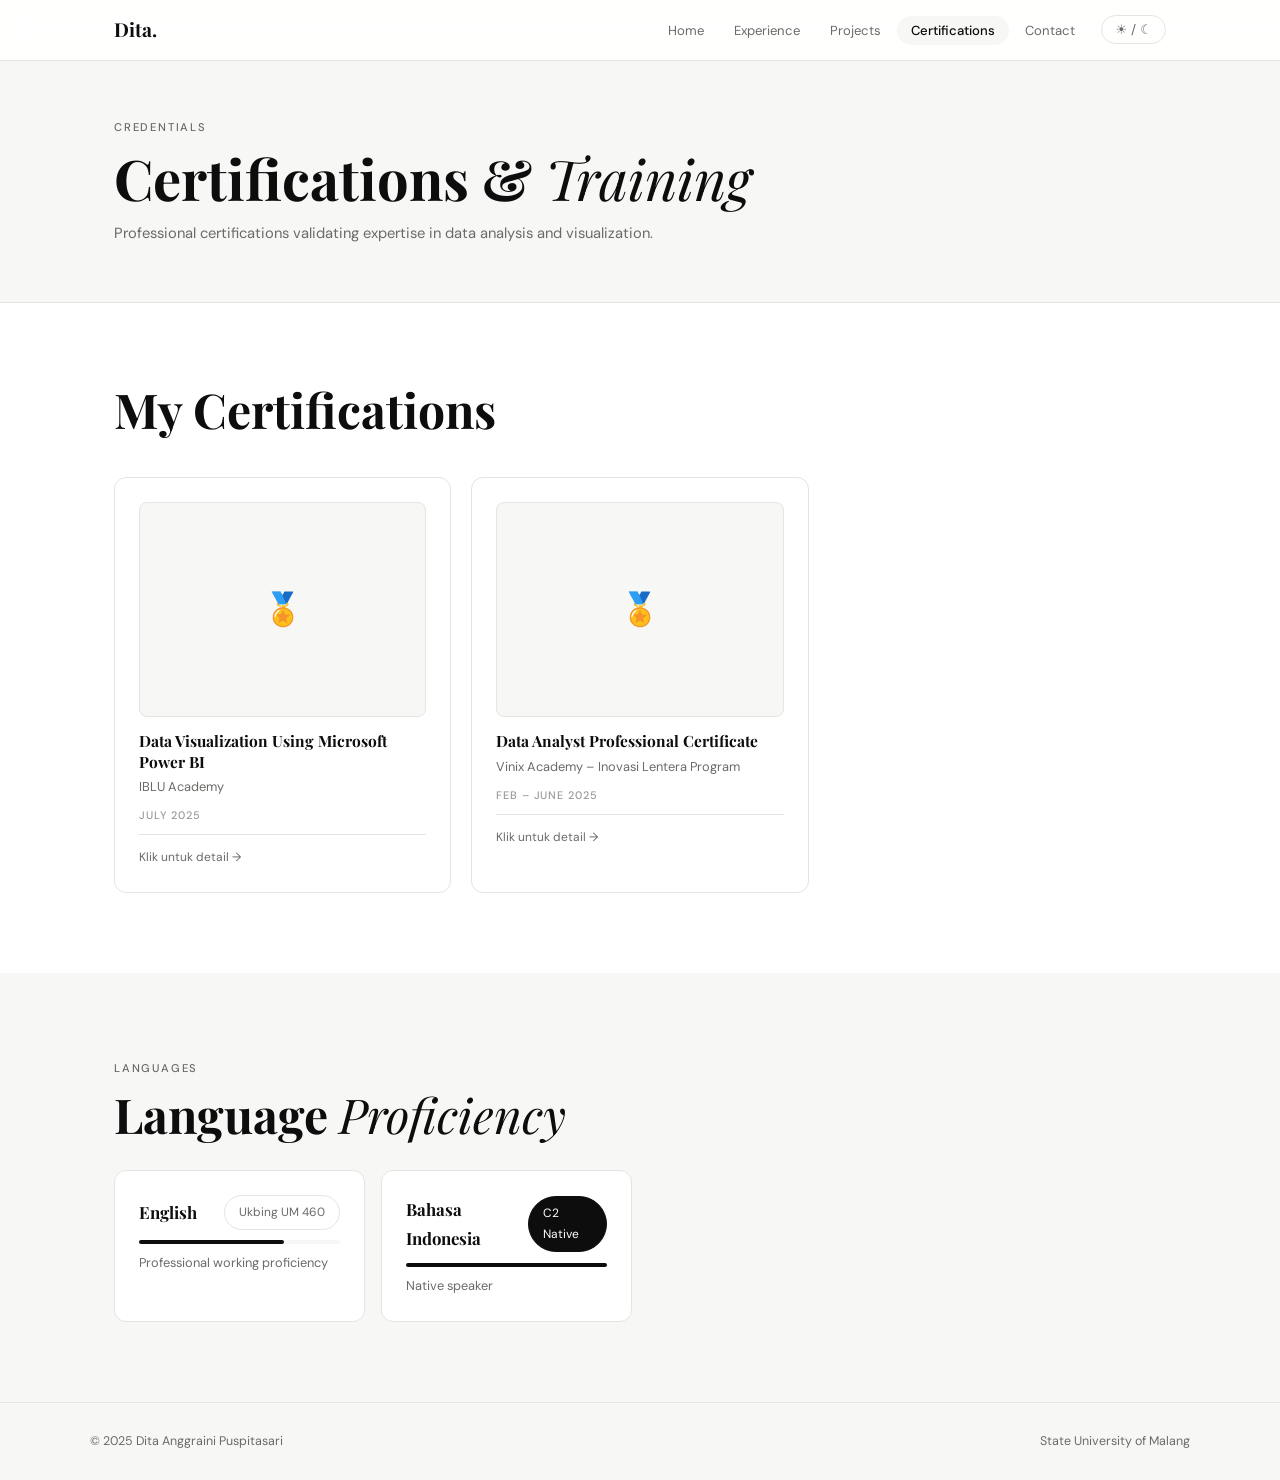
==== certifications.html @ 114d1007 "Initial commit: Professional portfolio with Supabase integration" ====
<!DOCTYPE html>
<html lang="en">
<head>
  <meta charset="UTF-8"/>
  <meta name="viewport" content="width=device-width,initial-scale=1.0"/>
  <meta name="description" content="Certifications & training in Data Analysis, Power BI, Tableau, and Full-Stack Development by Dita Anggraini."/>
  <meta name="keywords" content="certifications, power bi, tableau, data analysis, training"/>
  <meta property="og:title" content="Certifications — Dita Anggraini"/>
  <meta property="og:description" content="Professional certifications in data analysis and visualization."/>
  <meta property="og:url" content="https://ditaanggraini.com/certifications"/>
  <title>Certifications — Dita Anggraini</title>
  <link rel="preconnect" href="https://fonts.googleapis.com"/>
  <link rel="preconnect" href="https://fonts.gstatic.com" crossorigin/>
  <link href="https://fonts.googleapis.com/css2?family=Playfair+Display:ital,wght@0,700;1,400&family=DM+Sans:wght@300;400;500&display=swap" rel="stylesheet" font-display="swap"/>
  <link rel="stylesheet" href="src/css/style.css"/>
</head>
<body>

<nav id="navbar">
  <div class="nav-inner">
    <a href="index.html" class="nav-logo">Dita.</a>
    <ul class="nav-pages">
      <li><a href="index.html" data-page="home">Home</a></li>
      <li><a href="experience.html" data-page="experience">Experience</a></li>
      <li><a href="projects.html" data-page="projects">Projects</a></li>
      <li><a href="certifications.html" data-page="certifications">Certifications</a></li>
      <li><a href="contact.html" data-page="contact">Contact</a></li>
    </ul>
    <button id="theme-tog" aria-label="Toggle dark mode">☀ / ☾</button>
    <button id="ham" aria-label="Menu" aria-expanded="false"><span></span><span></span><span></span></button>
  </div>
</nav>
<div class="mob-drawer" id="mob-drawer">
  <ul>
    <li><a href="index.html" data-page="home">Home</a></li>
    <li><a href="experience.html" data-page="experience">Experience</a></li>
    <li><a href="projects.html" data-page="projects">Projects</a></li>
    <li><a href="certifications.html" data-page="certifications">Certifications</a></li>
    <li><a href="contact.html" data-page="contact">Contact</a></li>
  </ul>
</div>

<div class="page-wrap">

  <!-- PAGE HERO -->
  <div class="page-hero">
    <div class="wrap">
      <span class="tag">Credentials</span>
      <h1>Certifications &amp; <em>Training</em></h1>
      <p>Professional certifications validating expertise in data analysis and visualization.</p>
    </div>
  </div>

  <!-- CERTIFICATIONS -->
  <section class="section">
    <div class="wrap">
      <div class="section-ctrl">
        <h2 class="sh" style="margin-bottom:0">My Certifications</h2>
        <button class="btn btn-p btn-sm admin-only" data-saved-display="inline-flex"
                onclick="openAddCertModal()">+ Add Certification</button>
      </div>
      <div id="cert-list" style="display:grid;grid-template-columns:repeat(auto-fill,minmax(300px,1fr));gap:20px">
        <!-- Rendered by JS -->
      </div>
    </div>
  </section>

  <!-- LANGUAGES — dynamic, editable -->
  <section class="section section-alt">
    <div class="wrap">
      <div style="display:flex;align-items:center;justify-content:space-between;flex-wrap:wrap;gap:12px;margin-bottom:28px">
        <div>
          <span class="tag">Languages</span>
          <h2 class="sh" style="margin-bottom:0">Language <em>Proficiency</em></h2>
        </div>
        <button class="btn btn-o btn-sm admin-only" data-saved-display="inline-flex"
                onclick="openLangModal()">✏ Edit Languages</button>
      </div>
      <div id="lang-render" style="display:grid;grid-template-columns:repeat(auto-fill,minmax(240px,1fr));gap:16px">
        <!-- Rendered by JS -->
      </div>
    </div>
  </section>

</div><!-- /page-wrap -->

<footer>
  <div class="footer-inner">
    <p>© 2025 Dita Anggraini Puspitasari</p>
    <p>State University of Malang</p>
  </div>
</footer>

<!-- ── CERT DETAIL MODAL (semua orang bisa lihat) ───────────── -->
<div class="modal-backdrop" id="modal-cert-detail">
  <div class="modal" style="max-width:600px" role="dialog" aria-labelledby="cert-detail-title">
    <div class="modal-header">
      <h3 class="modal-title" id="cert-detail-title"></h3>
      <button class="modal-close" onclick="closeModal('modal-cert-detail')">✕</button>
    </div>
    <div id="cert-detail-img-wrap" style="display:none;margin-bottom:20px">
      <img id="cert-detail-img" src="" alt="Certificate"
           style="width:100%;border-radius:12px;border:1px solid var(--bdr);object-fit:contain;max-height:360px"/>
    </div>
    <div id="cert-detail-no-img"
         style="width:100%;aspect-ratio:4/3;background:var(--bg2);border-radius:12px;
                display:flex;align-items:center;justify-content:center;margin-bottom:20px;font-size:3rem">🏅</div>
    <p style="font-size:.7rem;font-weight:500;letter-spacing:.12em;text-transform:uppercase;color:var(--faint);margin-bottom:6px"
       id="cert-detail-date"></p>
    <p style="font-size:.95rem;color:var(--muted);margin-bottom:6px" id="cert-detail-org"></p>
    <p style="font-size:.88rem;color:var(--muted);line-height:1.8;margin-bottom:20px" id="cert-detail-desc"></p>
    <div id="cert-detail-cid-wrap"
         style="display:none;background:var(--bg2);border-radius:var(--r);padding:12px 16px;margin-bottom:20px;font-size:.83rem;color:var(--muted)">
      <strong style="color:var(--txt)">Credential ID:</strong> <span id="cert-detail-cid"></span>
    </div>
    <div id="cert-detail-link-wrap" style="display:none">
      <a id="cert-detail-link" href="#" target="_blank" rel="noopener"
         style="display:inline-flex;align-items:center;gap:8px;padding:11px 22px;border-radius:999px;
                background:var(--txt);color:var(--bg);font-size:.85rem;font-weight:500;text-decoration:none">
        🔗 View Certificate
      </a>
    </div>
    <div class="admin-only" data-saved-display="flex"
         style="margin-top:20px;padding-top:20px;border-top:1px solid var(--bdr);display:flex;gap:10px">
      <button class="btn btn-o btn-sm" id="cert-detail-edit-btn">✏ Edit</button>
      <button class="btn btn-sm" style="border:1px solid #fca5a5;color:#b91c1c;background:transparent"
              id="cert-detail-delete-btn">✕ Delete</button>
    </div>
  </div>
</div>

<!-- ── ADD / EDIT CERTIFICATION MODAL (admin only) ───────────── -->
<div class="modal-backdrop admin-only" id="modal-cert">
  <div class="modal" role="dialog" aria-labelledby="modal-cert-title">
    <div class="modal-header">
      <h3 class="modal-title" id="modal-cert-title">Add Certification</h3>
      <button class="modal-close" onclick="closeModal('modal-cert')">✕</button>
    </div>
    <form id="cert-form" onsubmit="saveCert(); return false;">
      <input type="hidden" id="cert-edit-id"/>

      <!-- Certificate image upload -->
    <div class="form-group">
      <label>Foto / Scan Sertifikat</label>
      <div style="border:2px dashed var(--bdr2);border-radius:var(--r);padding:20px;text-align:center;
                  cursor:pointer;position:relative;transition:border-color .2s,background .2s">
        <input type="file" id="cert-img-file" accept="image/*" onchange="handleCertImg(this)"
          style="position:absolute;inset:0;opacity:0;cursor:pointer;width:100%;height:100%"/>
        <div style="font-size:1.3rem;margin-bottom:6px">📜</div>
        <p style="font-size:.8rem;color:var(--muted);margin:0">
          <span style="color:var(--txt);font-weight:500">Klik upload</span> gambar sertifikat (maks 2MB)
        </p>
      </div>
      <img id="cert-img-preview" src="" alt="Certificate preview"
           style="width:100%;border-radius:var(--r);margin-top:10px;display:none;max-height:240px;object-fit:contain;border:1px solid var(--bdr)"/>
      <button id="cert-img-clear" onclick="clearCertImg()"
              style="display:none;margin-top:8px;background:none;border:1px solid #fca5a5;color:#b91c1c;
                     border-radius:999px;padding:4px 12px;font-size:.75rem;cursor:pointer">✕ Hapus gambar</button>
      <input type="hidden" id="cert-img-data"/>
    </div>

    <div class="form-group">
      <label>Certification Name *</label>
      <input type="text" id="cert-name" placeholder="e.g. Data Visualization Using Microsoft Power BI"/>
    </div>
    <div class="form-group">
      <label>Issuing Organisation *</label>
      <input type="text" id="cert-org" placeholder="e.g. IBLU Academy"/>
    </div>
    <div class="form-row">
      <div class="form-group">
        <label>Date Issued</label>
        <input type="text" id="cert-date" placeholder="July 2025"/>
      </div>
      <div class="form-group">
        <label>Credential ID</label>
        <input type="text" id="cert-cid" placeholder="Optional"/>
      </div>
    </div>
    <div class="form-group">
      <label>Description / Skills Covered</label>
      <textarea id="cert-desc" rows="3" placeholder="Key skills, topics, or tools covered..."></textarea>
    </div>
    <div class="form-group">
      <label>Certificate Link (URL)</label>
      <input type="url" id="cert-link" placeholder="https://..."/>
    </div>
    <div class="modal-footer">
      <button type="button" class="btn btn-o btn-sm" onclick="closeModal('modal-cert')">Batal</button>
      <button type="submit" class="btn btn-p btn-sm">Simpan</button>
    </div>
    </form>
  </div>
</div>

<!-- ── EDIT LANGUAGES MODAL (admin only) ─────────────────────── -->
<div class="modal-backdrop admin-only" id="modal-languages">
  <div class="modal" role="dialog">
    <div class="modal-header">
      <h3 class="modal-title">Edit Languages</h3>
      <button class="modal-close" onclick="closeModal('modal-languages')">✕</button>
    </div>
    <p style="font-size:.82rem;color:var(--muted);margin-bottom:16px">
      Format tiap baris: <code style="background:var(--bg2);padding:2px 6px;border-radius:4px">Bahasa | Level | Persentase | Deskripsi</code>
    </p>
    <div class="form-group">
      <label>Languages (satu per baris)</label>
      <textarea id="lang-edit-raw" rows="6"
        placeholder="English | Ukbing UM 460 | 72 | Professional working proficiency&#10;Bahasa Indonesia | C2 Native | 100 | Native speaker"></textarea>
    </div>
    <div class="modal-footer">
      <button class="btn btn-o btn-sm" onclick="closeModal('modal-languages')">Batal</button>
      <button class="btn btn-p btn-sm" onclick="saveLanguages()">Simpan</button>
    </div>
  </div>
</div>

<div id="toast"></div>
<div id="admin-bar" onclick="promptAdminLogin()" title="Klik untuk keluar admin mode">
  <div class="admin-dot"></div>
  Admin Mode Aktif — Klik untuk keluar
</div>

<script src="src/js/constants.js"></script>
<script src="src/js/shared.js"></script>
<script src="src/js/supabase-client.js"></script>
<script>
/* ══════════════════════════════════════════════════════════
   STORAGE KEYS
════════════════════════════════════════════════════════════ */
const CERT_KEY = 'dita-certifications';
const K_LANGS  = 'dita-langs';

const DEFAULT_CERT = [
  {
    id:'c1', name:'Data Visualization Using Microsoft Power BI',
    org:'IBLU Academy', date:'July 2025', cid:'', img:'',
    desc:'Mastered DAX formulas, data modeling, interactive dashboards, and Power Query ETL processes.',
    link:''
  },
  {
    id:'c2', name:'Data Analyst Professional Certificate',
    org:'Vinix Academy – Inovasi Lentera Program', date:'Feb – June 2025', cid:'', img:'',
    desc:'Comprehensive training in Tableau, Orange Data Mining, Python (Pandas, NumPy), Google Colab, Looker Studio with capstone e-commerce project.',
    link:''
  }
];

const DEF_LANGS = [
  { name:'English',          level:'Ukbing UM 460', pct:72,  desc:'Professional working proficiency' },
  { name:'Bahasa Indonesia', level:'C2 Native',     pct:100, desc:'Native speaker' }
];

function loadCert() {
  const raw = Store.get(CERT_KEY, null);
  return raw === null ? DEFAULT_CERT : raw;
}
function loadLangs() { return Store.get(K_LANGS, DEF_LANGS); }

/* ══ RENDER: CERTIFICATIONS ════════════════════════════════ */
function renderCert() {
  const list = document.getElementById('cert-list');
  const data = loadCert();
  if (!data.length) {
    list.innerHTML = `<div class="empty" style="grid-column:1/-1"><p>Belum ada sertifikasi. Klik "+ Add Certification".</p></div>`;
    return;
  }
  list.innerHTML = data.map((c, i) => `
    <div class="card fu" style="transition-delay:${i*0.08}s;cursor:pointer" onclick="openCertDetail('${c.id}')">
      ${c.img
        ? `<img src="${c.img}" alt="${c.name}"
               style="width:100%;aspect-ratio:4/3;object-fit:contain;border-radius:8px;
                      margin-bottom:14px;background:var(--bg2);border:1px solid var(--bdr)"/>`
        : `<div style="width:100%;aspect-ratio:4/3;background:var(--bg2);border-radius:8px;
                       display:flex;align-items:center;justify-content:center;
                       font-size:2rem;margin-bottom:14px;border:1px solid var(--bdr)">🏅</div>`
      }
      <h3 style="font-family:var(--display);font-size:.97rem;font-weight:700;line-height:1.3;margin-bottom:4px">${c.name}</h3>
      <p style="font-size:.8rem;color:var(--muted);margin-bottom:8px">${c.org}</p>
      ${c.date ? `<p style="font-size:.68rem;color:var(--faint);font-weight:500;letter-spacing:.08em;text-transform:uppercase;margin-bottom:10px">${c.date}</p>` : ''}
      <div style="display:flex;align-items:center;justify-content:space-between;flex-wrap:wrap;gap:8px;padding-top:12px;border-top:1px solid var(--bdr)">
        <span style="font-size:.75rem;color:var(--muted)">Klik untuk detail →</span>
        <div class="admin-only" data-saved-display="flex" style="display:flex;gap:6px" onclick="event.stopPropagation()">
          <button style="padding:3px 9px;border-radius:99px;font-size:.68rem;border:1px solid var(--bdr);background:var(--bg);color:var(--muted);cursor:pointer"
                  onclick="editCert('${c.id}')">✏</button>
          <button style="padding:3px 9px;border-radius:99px;font-size:.68rem;border:1px solid #fca5a5;background:var(--bg);color:#b91c1c;cursor:pointer"
                  onclick="deleteCert('${c.id}')">✕</button>
        </div>
      </div>
    </div>
  `).join('');
  initFadeUp();
  applyAdminUI();
}

/* ══ RENDER: LANGUAGES ═════════════════════════════════════ */
function renderLangs() {
  const langs = loadLangs();
  document.getElementById('lang-render').innerHTML = langs.map((l, i) => `
    <div class="card fu" style="transition-delay:${i*0.08}s">
      <div style="display:flex;justify-content:space-between;align-items:center;margin-bottom:10px">
        <strong style="font-family:var(--display);font-size:1.05rem;font-weight:700">${l.name}</strong>
        <span class="chip ${l.pct===100?'hi':''}">${l.level}</span>
      </div>
      <div style="height:4px;background:var(--bg2);border-radius:2px;margin-bottom:8px">
        <div style="height:100%;width:${l.pct}%;background:var(--txt);border-radius:2px;transition:width .5s ease"></div>
      </div>
      <p style="font-size:.8rem;color:var(--muted)">${l.desc}</p>
    </div>
  `).join('');
  initFadeUp();
}

/* ══ CERT DETAIL MODAL ═════════════════════════════════════ */
function openCertDetail(id) {
  const c = loadCert().find(x => x.id === id);
  if (!c) return;
  document.getElementById('cert-detail-title').textContent = c.name;
  document.getElementById('cert-detail-org').textContent   = c.org;
  document.getElementById('cert-detail-date').textContent  = c.date || '';
  document.getElementById('cert-detail-desc').textContent  = c.desc || '';
  const imgWrap = document.getElementById('cert-detail-img-wrap');
  const noImg   = document.getElementById('cert-detail-no-img');
  if (c.img) {
    document.getElementById('cert-detail-img').src = c.img;
    imgWrap.style.display = ''; noImg.style.display = 'none';
  } else {
    imgWrap.style.display = 'none'; noImg.style.display = '';
  }
  const cidWrap = document.getElementById('cert-detail-cid-wrap');
  if (c.cid) { document.getElementById('cert-detail-cid').textContent = c.cid; cidWrap.style.display = ''; }
  else { cidWrap.style.display = 'none'; }
  const linkWrap = document.getElementById('cert-detail-link-wrap');
  if (c.link) { document.getElementById('cert-detail-link').href = c.link; linkWrap.style.display = ''; }
  else { linkWrap.style.display = 'none'; }
  document.getElementById('cert-detail-edit-btn').onclick   = () => { closeModal('modal-cert-detail'); editCert(id); };
  document.getElementById('cert-detail-delete-btn').onclick = () => { closeModal('modal-cert-detail'); deleteCert(id); };
  openModal('modal-cert-detail');
}

/* ══ IMAGE UPLOAD ══════════════════════════════════════════ */
function handleCertImg(input) {
  const file = input.files[0];
  if (!file) return;
  if (file.size > 2 * 1024 * 1024) { showToast('⚠ Gambar terlalu besar. Maks 2MB.'); input.value=''; return; }
  const reader = new FileReader();
  reader.onload = e => {
    document.getElementById('cert-img-data').value = e.target.result;
    const p = document.getElementById('cert-img-preview');
    p.src = e.target.result; p.style.display = 'block';
    document.getElementById('cert-img-clear').style.display = 'inline-flex';
  };
  reader.readAsDataURL(file);
}
function clearCertImg() {
  document.getElementById('cert-img-data').value = '';
  document.getElementById('cert-img-file').value = '';
  const p = document.getElementById('cert-img-preview');
  p.src = ''; p.style.display = 'none';
  document.getElementById('cert-img-clear').style.display = 'none';
}

/* ══ ADD MODAL ═════════════════════════════════════════════ */
function openAddCertModal() {
  clearCertForm();
  document.getElementById('modal-cert-title').textContent = 'Add Certification';
  openModal('modal-cert');
}

/* ══ SAVE / EDIT / DELETE: CERT ════════════════════════════ */
function saveCert() {
  const name   = document.getElementById('cert-name').value.trim();
  const org    = document.getElementById('cert-org').value.trim();
  const date   = document.getElementById('cert-date').value.trim();
  const cid    = document.getElementById('cert-cid').value.trim();
  const desc   = document.getElementById('cert-desc').value.trim();
  const link   = document.getElementById('cert-link').value.trim();
  const img    = document.getElementById('cert-img-data').value;
  const editId = document.getElementById('cert-edit-id').value;
  if (!name || !org) { showToast('⚠ Nama dan Organisasi wajib diisi.'); return; }
  let data = loadCert();
  let msg = '';
  if (editId) {
    // UPDATE: Sync to Supabase if available
    if (supabaseClient) {
      updateSupabaseCert(editId, {
        title: name,
        issuer: org,
        date: date,
        image_url: img
      }).catch(e => console.error('Supabase update error:', e));
    }
    data = data.map(c => c.id === editId ? { ...c, name, org, date, cid, desc, link, img } : c);
    msg = '✓ Sertifikasi diperbarui!';
  } else {
    const newId = genId();
    // ADD: Sync to Supabase if available
    if (supabaseClient) {
      addSupabaseCert({
        title: name,
        issuer: org,
        date: date,
        image_url: img
      }).catch(e => console.error('Supabase add error:', e));
    }
    data.unshift({ id: newId, name, org, date, cid, desc, link, img });
    msg = '✓ Sertifikasi ditambahkan!';
  }
  Store.set(CERT_KEY, data);
  closeModal('modal-cert');
  clearCertForm();
  renderCert();
  showToast(msg);
}

function editCert(id) {
  const c = loadCert().find(x => x.id === id);
  if (!c) return;
  clearCertForm();
  document.getElementById('cert-edit-id').value = id;
  document.getElementById('cert-name').value    = c.name;
  document.getElementById('cert-org').value     = c.org;
  document.getElementById('cert-date').value    = c.date || '';
  document.getElementById('cert-cid').value     = c.cid  || '';
  document.getElementById('cert-desc').value    = c.desc || '';
  document.getElementById('cert-link').value    = c.link || '';
  if (c.img) {
    document.getElementById('cert-img-data').value = c.img;
    const p = document.getElementById('cert-img-preview');
    p.src = c.img; p.style.display = 'block';
    document.getElementById('cert-img-clear').style.display = 'inline-flex';
  }
  document.getElementById('modal-cert-title').textContent = 'Edit Certification';
  openModal('modal-cert');
}

function deleteCert(id) {
  if (!confirm('Hapus sertifikasi ini?')) return;
  // DELETE: Sync to Supabase if available
  if (supabaseClient) {
    deleteSupabaseCert(id).catch(e => console.error('Supabase delete error:', e));
  }
  Store.set(CERT_KEY, loadCert().filter(c => c.id !== id));
  showToast('Dihapus.');
  renderCert();
}

function clearCertForm() {
  ['cert-edit-id','cert-name','cert-org','cert-date','cert-cid','cert-desc','cert-link']
    .forEach(id => { document.getElementById(id).value = ''; });
  clearCertImg();
  document.getElementById('modal-cert-title').textContent = 'Add Certification';
}

/* ══ SAVE / OPEN: LANGUAGES ════════════════════════════════ */
function openLangModal() {
  const langs = loadLangs();
  document.getElementById('lang-edit-raw').value =
    langs.map(l => `${l.name} | ${l.level} | ${l.pct} | ${l.desc}`).join('\n');
  openModal('modal-languages');
}

function saveLanguages() {
  const raw = document.getElementById('lang-edit-raw').value.trim();
  if (!raw) { showToast('⚠ Minimal satu bahasa harus diisi.'); return; }
  const langs = raw.split('\n').filter(Boolean).map(line => {
    const parts = line.split('|').map(s => s.trim());
    return {
      name:  parts[0] || '',
      level: parts[1] || '',
      pct:   Math.min(100, Math.max(0, parseInt(parts[2]) || 0)),
      desc:  parts[3] || ''
    };
  }).filter(l => l.name);
  Store.set(K_LANGS, langs);
  closeModal('modal-languages');
  renderLangs();
  showToast('✓ Languages diperbarui!');
}

/* ══ INIT ══════════════════════════════════════════════════ */
document.addEventListener('DOMContentLoaded', () => {
  initNav('certifications');
  renderCert();
  renderLangs();
});
</script>
</body>
</html>
---- src/css/style.css ----
/* ============================================================
   DITA ANGGRAINI PUSPITASARI — Portfolio
   style.css  |  Shared across all pages
   Black & white minimalist  ·  8px grid  ·  Mobile-first
   ============================================================ */

:root {
  --bg:#fff;--bg2:#f7f7f6;--bg3:#efefed;--card:#fff;
  --bdr:#e4e4e1;--bdr2:#c8c8c4;--txt:#0d0d0d;--muted:#6a6a68;
  --faint:#9a9a98;--acc:#0d0d0d;--inv:#fff;
  --shadow-sm:0 2px 8px rgba(0,0,0,.05);
  --shadow-md:0 8px 32px rgba(0,0,0,.08);
  --shadow-lg:0 24px 64px rgba(0,0,0,.11);
  --display:'Playfair Display',Georgia,serif;
  --body:'DM Sans',system-ui,sans-serif;
  --r:12px;--r-lg:20px;--pill:999px;--max:1100px;
  --ease:cubic-bezier(.4,0,.2,1);--dur:.28s;
}
body.dark {
  --bg:#0d0d0d;--bg2:#141413;--bg3:#1c1c1a;--card:#141413;
  --bdr:#252523;--bdr2:#3a3a37;--txt:#f0f0ee;--muted:#888885;
  --faint:#5a5a58;--acc:#f0f0ee;--inv:#0d0d0d;
  --shadow-sm:0 2px 8px rgba(0,0,0,.35);
  --shadow-md:0 8px 32px rgba(0,0,0,.45);
  --shadow-lg:0 24px 64px rgba(0,0,0,.55);
}

*,*::before,*::after{box-sizing:border-box;margin:0;padding:0}
html{scroll-behavior:smooth;-webkit-font-smoothing:antialiased}
body{font-family:var(--body);background:var(--bg);color:var(--txt);line-height:1.72;transition:background var(--dur) var(--ease),color var(--dur) var(--ease);overflow-x:hidden}
img{display:block;max-width:100%}
a{color:inherit;text-decoration:none}
ul{list-style:none}
button{cursor:pointer;font-family:inherit}
input,textarea,select{font-family:inherit;font-size:.9rem;background:var(--bg2);color:var(--txt);border:1px solid var(--bdr);border-radius:var(--r);padding:10px 14px;width:100%;outline:none;transition:border-color var(--dur) var(--ease)}
input:focus,textarea:focus,select:focus{border-color:var(--txt)}
::selection{background:var(--txt);color:var(--bg)}
:focus-visible{outline:2px solid var(--txt);outline-offset:3px;border-radius:3px}
::-webkit-scrollbar{width:5px}
::-webkit-scrollbar-track{background:var(--bg)}
::-webkit-scrollbar-thumb{background:var(--bdr2);border-radius:3px}

/* TYPOGRAPHY */
.sh{font-family:var(--display);font-size:clamp(1.9rem,4.5vw,3rem);line-height:1.12;font-weight:700;margin-bottom:24px}
.sh em{font-style:italic;font-weight:400}
.sh.center{text-align:center}
.tag{display:inline-block;font-size:.7rem;font-weight:500;letter-spacing:.16em;text-transform:uppercase;color:var(--muted);margin-bottom:10px}
.tag.center{display:block;text-align:center}

/* LAYOUT */
.wrap{max-width:var(--max);margin:0 auto;padding:0 24px}
.section{padding:80px 0}
.section-alt{background:var(--bg2)}

/* BUTTONS */
.btn{display:inline-flex;align-items:center;gap:8px;padding:13px 26px;border-radius:var(--pill);font-size:.85rem;font-weight:500;letter-spacing:.02em;border:1.5px solid transparent;transition:background var(--dur) var(--ease),color var(--dur) var(--ease),border-color var(--dur) var(--ease),transform var(--dur) var(--ease),box-shadow var(--dur) var(--ease);white-space:nowrap}
.btn:hover{transform:translateY(-2px)}
.btn-p{background:var(--acc);color:var(--inv);border-color:var(--acc)}
.btn-p:hover{opacity:.82;box-shadow:var(--shadow-md)}
.btn-o{background:transparent;color:var(--txt);border-color:var(--bdr2)}
.btn-o:hover{background:var(--bg2);border-color:var(--txt)}
.btn-sm{padding:8px 18px;font-size:.78rem}
.btn-lg{padding:16px 36px;font-size:.95rem}

/* NAVBAR */
#navbar{position:fixed;top:0;left:0;right:0;z-index:200;height:60px;display:flex;align-items:center;background:rgba(255,255,255,.9);backdrop-filter:blur(18px);-webkit-backdrop-filter:blur(18px);border-bottom:1px solid transparent;transition:border-color var(--dur),background var(--dur),box-shadow var(--dur)}
body.dark #navbar{background:rgba(13,13,13,.9)}
#navbar.scrolled{border-bottom-color:var(--bdr);box-shadow:var(--shadow-sm)}
.nav-inner{max-width:var(--max);margin:0 auto;padding:0 24px;width:100%;display:flex;align-items:center;gap:4px}
.nav-logo{font-family:var(--display);font-size:1.2rem;font-weight:700;margin-right:auto;color:var(--txt);transition:opacity var(--dur)}
.nav-logo:hover{opacity:.6}
.nav-pages{display:none;gap:2px}
@media(min-width:768px){.nav-pages{display:flex}}
.nav-pages a{font-size:.82rem;font-weight:400;color:var(--muted);padding:6px 14px;border-radius:var(--pill);transition:color var(--dur),background var(--dur)}
.nav-pages a:hover{color:var(--txt);background:var(--bg2)}
.nav-pages a.active{color:var(--txt);background:var(--bg2);font-weight:500}
#theme-tog{background:none;border:1px solid var(--bdr);border-radius:var(--pill);padding:5px 13px;font-size:.82rem;color:var(--muted);margin-left:8px;transition:background var(--dur),color var(--dur)}
#theme-tog:hover{background:var(--bg2);color:var(--txt)}
#ham{display:flex;flex-direction:column;gap:5px;padding:8px;background:none;border:none;margin-left:4px}
@media(min-width:768px){#ham{display:none}}
#ham span{display:block;width:20px;height:1.5px;background:var(--txt);transition:transform var(--dur),opacity var(--dur)}
#ham.open span:nth-child(1){transform:translateY(6.5px) rotate(45deg)}
#ham.open span:nth-child(2){opacity:0}
#ham.open span:nth-child(3){transform:translateY(-6.5px) rotate(-45deg)}
.mob-drawer{position:fixed;top:60px;left:0;right:0;z-index:199;background:var(--bg);border-bottom:1px solid var(--bdr);max-height:0;overflow:hidden;transition:max-height .38s var(--ease)}
.mob-drawer.open{max-height:320px}
.mob-drawer ul{padding:12px 24px 20px}
.mob-drawer li+li{margin-top:4px}
.mob-drawer a{display:block;padding:10px 16px;border-radius:var(--r);font-size:.95rem;color:var(--muted);transition:color var(--dur),background var(--dur)}
.mob-drawer a:hover,.mob-drawer a.active{color:var(--txt);background:var(--bg2)}

/* CARDS */
.card{background:var(--card);border:1px solid var(--bdr);border-radius:var(--r);padding:24px;transition:transform var(--dur) var(--ease),box-shadow var(--dur) var(--ease),border-color var(--dur) var(--ease)}
.card:hover{transform:translateY(-4px);box-shadow:var(--shadow-md);border-color:var(--bdr2)}
.chips{display:flex;flex-wrap:wrap;gap:8px}
.chip{padding:6px 14px;border:1px solid var(--bdr);border-radius:var(--pill);font-size:.75rem;color:var(--muted);background:var(--card);transition:border-color var(--dur),color var(--dur),transform var(--dur);cursor:default}
.chip:hover{border-color:var(--txt);color:var(--txt);transform:translateY(-1px)}
.chip.hi{background:var(--txt);color:var(--bg);border-color:var(--txt)}

/* TIMELINE */
.timeline{position:relative;padding-left:36px}
.timeline::before{content:'';position:absolute;top:8px;bottom:0;left:7px;width:1px;background:var(--bdr)}
.tl-item{position:relative;margin-bottom:40px}
.tl-item:last-child{margin-bottom:0}
.tl-dot{position:absolute;left:-36px;top:6px;width:10px;height:10px;border:2px solid var(--txt);border-radius:50%;background:var(--bg);transition:background var(--dur)}
.tl-item:hover .tl-dot{background:var(--txt)}
.tl-date{font-size:.7rem;font-weight:500;letter-spacing:.1em;text-transform:uppercase;color:var(--faint);margin-bottom:4px}
.tl-title{font-family:var(--display);font-size:1.05rem;font-weight:700}
.tl-org{font-size:.82rem;color:var(--muted);margin-bottom:6px;font-style:italic}
.tl-desc{font-size:.84rem;color:var(--muted);border-left:2px solid var(--bdr);padding-left:14px;margin-top:8px;line-height:1.8}
.tl-desc li{margin-bottom:3px}
.tl-desc li::before{content:'→ ';color:var(--faint)}
.tl-tools{margin-top:8px;font-size:.74rem;color:var(--faint)}
.tl-tools strong{color:var(--muted)}

/* SECTION CONTROLS */
.section-ctrl{display:flex;align-items:center;justify-content:space-between;flex-wrap:wrap;gap:12px;margin-bottom:40px}

/* MODAL */
.modal-backdrop{position:fixed;inset:0;background:rgba(0,0,0,.48);z-index:300;display:flex;align-items:center;justify-content:center;padding:24px;opacity:0;pointer-events:none;transition:opacity var(--dur) var(--ease)}
.modal-backdrop.open{opacity:1;pointer-events:all}
.modal{background:var(--bg);border:1px solid var(--bdr);border-radius:var(--r-lg);padding:32px;width:100%;max-width:560px;max-height:88vh;overflow-y:auto;transform:translateY(24px);transition:transform var(--dur) var(--ease);box-shadow:var(--shadow-lg)}
.modal-backdrop.open .modal{transform:none}
.modal-header{display:flex;align-items:center;justify-content:space-between;margin-bottom:24px}
.modal-title{font-family:var(--display);font-size:1.35rem;font-weight:700}
.modal-close{background:none;border:1px solid var(--bdr);border-radius:var(--pill);width:32px;height:32px;font-size:1rem;color:var(--muted);display:flex;align-items:center;justify-content:center;transition:background var(--dur),color var(--dur)}
.modal-close:hover{background:var(--bg2);color:var(--txt)}
.form-group{margin-bottom:16px}
.form-group label{display:block;font-size:.75rem;font-weight:500;color:var(--muted);letter-spacing:.07em;text-transform:uppercase;margin-bottom:6px}
.form-row{display:grid;grid-template-columns:1fr 1fr;gap:12px}
.modal-footer{display:flex;gap:10px;justify-content:flex-end;margin-top:24px}

/* TOAST */
#toast{position:fixed;bottom:24px;right:24px;z-index:400;background:var(--txt);color:var(--bg);padding:12px 20px;border-radius:var(--pill);font-size:.83rem;font-weight:500;opacity:0;transform:translateY(16px);transition:opacity .25s var(--ease),transform .25s var(--ease);pointer-events:none;max-width:300px}
#toast.show{opacity:1;transform:none}

/* ENTRY ANIMATIONS */
.fu{opacity:0;transform:translateY(24px);transition:opacity .6s var(--ease),transform .6s var(--ease)}
.fu.vis{opacity:1;transform:none}
.page-wrap{opacity:0;transform:translateY(12px);transition:opacity .38s var(--ease),transform .38s var(--ease)}
.page-wrap.loaded{opacity:1;transform:none}

/* HERO */
#hero{min-height:100dvh;display:flex;align-items:center;padding:80px 0 64px;background:var(--bg);position:relative;overflow:hidden}
#hero::before{content:'';position:absolute;inset:0;background:radial-gradient(ellipse 65% 55% at 68% 50%,var(--bg2) 0%,transparent 70%);pointer-events:none}
.hero-inner{display:flex;align-items:center;gap:56px;position:relative;z-index:1}
.hero-text{flex:1}
.hero-eyebrow{font-size:.72rem;letter-spacing:.18em;text-transform:uppercase;color:var(--faint);margin-bottom:14px}
.hero-name{font-family:var(--display);font-size:clamp(2.8rem,7vw,5rem);line-height:1.04;font-weight:700;margin-bottom:18px}
.hero-name em{font-style:italic;font-weight:400}
.hero-role{font-size:.95rem;color:var(--muted);margin-bottom:14px}
.hero-tagline{font-size:.92rem;color:var(--muted);max-width:50ch;margin-bottom:32px;line-height:1.85}
.hero-cta{display:flex;gap:12px;flex-wrap:wrap}
.hero-contacts{margin-top:24px;display:flex;gap:14px;flex-wrap:wrap}
.hero-contacts a{font-size:.78rem;color:var(--faint);display:flex;align-items:center;gap:5px;transition:color var(--dur)}
.hero-contacts a:hover{color:var(--txt)}
.hero-photo-wrap{flex-shrink:0;width:clamp(180px,26vw,300px);position:relative;display:none}
@media(min-width:600px){.hero-photo-wrap{display:block}}
.hero-photo-frame{width:100%;aspect-ratio:3/4;border-radius:var(--r-lg);overflow:hidden;position:relative;z-index:1;box-shadow:var(--shadow-lg)}
.hero-photo{width:100%;height:100%;object-fit:cover;object-position:top center;filter:grayscale(10%);transition:filter .5s var(--ease)}
.hero-photo-frame:hover .hero-photo{filter:grayscale(0)}
.hero-photo-accent{position:absolute;inset:-10px -10px 10px 10px;border:1.5px solid var(--bdr);border-radius:var(--r-lg);z-index:0}

/* ABOUT */
.about-grid{display:grid;grid-template-columns:1fr;gap:48px}
@media(min-width:768px){.about-grid{grid-template-columns:1.1fr 1fr;align-items:start}}
.about-bio p{color:var(--muted);font-size:.9rem;margin-bottom:16px}

/* PORTFOLIO GRID */
.pgrid{display:grid;gap:20px;grid-template-columns:1fr}
@media(min-width:580px){.pgrid{grid-template-columns:repeat(2,1fr)}}
@media(min-width:900px){.pgrid{grid-template-columns:repeat(3,1fr)}}
.pcard{background:var(--card);border:1px solid var(--bdr);border-radius:var(--r);overflow:hidden;display:flex;flex-direction:column;transition:transform var(--dur) var(--ease),box-shadow var(--dur) var(--ease),border-color var(--dur) var(--ease)}
.pcard:hover{transform:translateY(-5px);box-shadow:var(--shadow-lg);border-color:var(--bdr2)}
.pcard-img{aspect-ratio:16/10;background:var(--bg2);position:relative;overflow:hidden;display:flex;align-items:center;justify-content:center}
.pcard-img img{width:100%;height:100%;object-fit:cover;transition:transform .5s var(--ease)}
.pcard:hover .pcard-img img{transform:scale(1.04)}
.pcard-ov{position:absolute;inset:0;background:rgba(13,13,13,.58);display:flex;align-items:center;justify-content:center;color:#fff;font-size:.8rem;font-weight:500;letter-spacing:.05em;opacity:0;transition:opacity var(--dur)}
.pcard:hover .pcard-ov{opacity:1}
.pcard-body{padding:20px;flex:1;display:flex;flex-direction:column}
.pcard-tags{display:flex;gap:6px;flex-wrap:wrap;margin-bottom:8px}
.pcard-tags span{font-size:.65rem;font-weight:500;letter-spacing:.1em;text-transform:uppercase;color:var(--faint)}
.pcard-body h3{font-family:var(--display);font-size:1rem;font-weight:700;margin-bottom:6px}
.pcard-body p{font-size:.82rem;color:var(--muted);flex:1;margin-bottom:14px}
.pcard-link{font-size:.78rem;font-weight:500;color:var(--txt)}
.pcard-link:hover{text-decoration:underline;text-underline-offset:3px}

/* CONTACT PAGE */
.contact-grid{display:grid;gap:40px;grid-template-columns:1fr}
@media(min-width:768px){.contact-grid{grid-template-columns:1fr 1fr;align-items:start}}
.contact-info p{color:var(--muted);font-size:.9rem;margin-bottom:20px}
.contact-items{display:flex;flex-direction:column;gap:12px}
.contact-item{display:flex;align-items:center;gap:14px;padding:16px 20px;border:1px solid var(--bdr);border-radius:var(--r);transition:border-color var(--dur),background var(--dur);text-decoration:none}
.contact-item:hover{border-color:var(--bdr2);background:var(--bg2)}
.contact-icon{width:20px;text-align:center;font-size:1rem;flex-shrink:0}
.contact-label{font-size:.68rem;color:var(--faint);text-transform:uppercase;letter-spacing:.1em}
.contact-val{font-size:.88rem;color:var(--txt);font-weight:500}
.contact-form-card{background:var(--bg2);border:1px solid var(--bdr);border-radius:var(--r-lg);padding:32px}
.contact-form-card h3{font-family:var(--display);font-size:1.3rem;margin-bottom:20px}

/* FOOTER */
footer{border-top:1px solid var(--bdr);padding:28px 24px;background:var(--bg2);transition:background var(--dur)}
.footer-inner{max-width:var(--max);margin:0 auto;display:flex;justify-content:space-between;align-items:center;flex-wrap:wrap;gap:12px}
footer p{font-size:.78rem;color:var(--muted)}

/* ITEM EDIT CONTROLS */
.item-actions{display:flex;gap:8px;margin-top:12px}
.item-actions button{padding:5px 12px;border-radius:var(--pill);font-size:.73rem;font-weight:500;border:1px solid var(--bdr);background:var(--bg);color:var(--muted);transition:background var(--dur),border-color var(--dur),color var(--dur)}
.item-actions button:hover{background:var(--bg2);color:var(--txt);border-color:var(--bdr2)}
.del-btn{color:#b91c1c!important;border-color:#fca5a5!important}
.del-btn:hover{background:#fee2e2!important}
body.dark .del-btn{color:#fca5a5!important;border-color:#7f1d1d!important}
body.dark .del-btn:hover{background:#3b1414!important}

/* PAGE HERO BANNERS */
.page-hero{padding:112px 0 56px;background:var(--bg2);border-bottom:1px solid var(--bdr)}
.page-hero h1{font-family:var(--display);font-size:clamp(2rem,5vw,3.5rem);font-weight:700;line-height:1.1}
.page-hero h1 em{font-style:italic;font-weight:400}
.page-hero p{color:var(--muted);font-size:.92rem;max-width:54ch;margin-top:12px}

/* EMPTY STATE */
.empty{text-align:center;padding:48px 24px;color:var(--faint)}
.empty svg{width:40px;height:40px;margin:0 auto 12px;opacity:.35}
.empty p{font-size:.88rem}

/* RESPONSIVE */
@media(max-width:600px){
  .form-row{grid-template-columns:1fr}
  .section-ctrl{flex-direction:column;align-items:flex-start}
  .modal{padding:24px}
  /* Prevent iOS zoom on form inputs */
  input,textarea,select{font-size:16px}
  /* Better modal on small screens */
  .modal{max-height:85vh;overflow-y:auto}
  /* Reduce padding on small screens */
  .wrap{padding:16px}
  /* Make buttons taller for touch */
  button{min-height:44px}
  /* Hero text smaller on mobile */
  .hero-name{font-size:clamp(1.5rem,5vw,2.5rem)}
  /* Stack admin bar on very small screens */
  #admin-bar{font-size:.7rem;padding:8px 12px;bottom:10px;left:10px}
  /* Back to top smaller on mobile */
  .back-to-top-btn{width:36px;height:36px;bottom:10px;right:10px;font-size:1rem}
}

@media(max-width:480px){
  .sh{font-size:clamp(1.5rem,4vw,2rem)}
  .hero-cta{flex-direction:column}
  .hero-contacts{flex-direction:column;gap:10px}
  .contact-item{flex-direction:column}
}

/* ── ADMIN MODE ──────────────────────────────────────────────── */
/* Sembunyikan semua elemen admin secara default — JS akan mengubah display saat login */
.admin-only { display: none; }

/* Admin bar di pojok kiri bawah */
#admin-bar {
  position: fixed;
  bottom: 20px; left: 20px;
  z-index: 150;
  display: none;             /* ditampilkan oleh JS kalau admin */
  align-items: center;
  gap: 10px;
  background: var(--txt);
  color: var(--bg);
  padding: 10px 16px;
  border-radius: var(--pill);
  font-size: .78rem;
  font-weight: 500;
  box-shadow: 0 8px 24px rgba(0,0,0,.2);
  cursor: pointer;
  transition: opacity var(--dur) var(--ease), transform var(--dur) var(--ease);
}
#admin-bar:hover { opacity: .85; transform: translateY(-2px); }
#admin-bar .admin-dot {
  width: 7px; height: 7px;
  background: #4ade80;
  border-radius: 50%;
  box-shadow: 0 0 0 3px rgba(74,222,128,.25);
}

/* BACK TO TOP BUTTON */
.back-to-top-btn {
  position: fixed;
  bottom: 20px;
  right: 20px;
  z-index: 140;
  width: 40px;
  height: 40px;
  background: var(--txt);
  color: var(--bg);
  border: none;
  border-radius: var(--pill);
  font-size: 1.2rem;
  cursor: pointer;
  opacity: 0;
  transform: translateY(20px);
  transition: opacity var(--dur) var(--ease), transform var(--dur) var(--ease);
  pointer-events: none;
  display: flex;
  align-items: center;
  justify-content: center;
  box-shadow: 0 4px 12px rgba(0,0,0,.15);
}
.back-to-top-btn.show {
  opacity: 1;
  transform: translateY(0);
  pointer-events: all;
}
.back-to-top-btn:hover {
  background: var(--muted);
  transform: translateY(-3px);
  box-shadow: 0 8px 20px rgba(0,0,0,.25);
}

@keyframes fadein { from { opacity:0; transform:scale(.96); } to { opacity:1; transform:none; } }
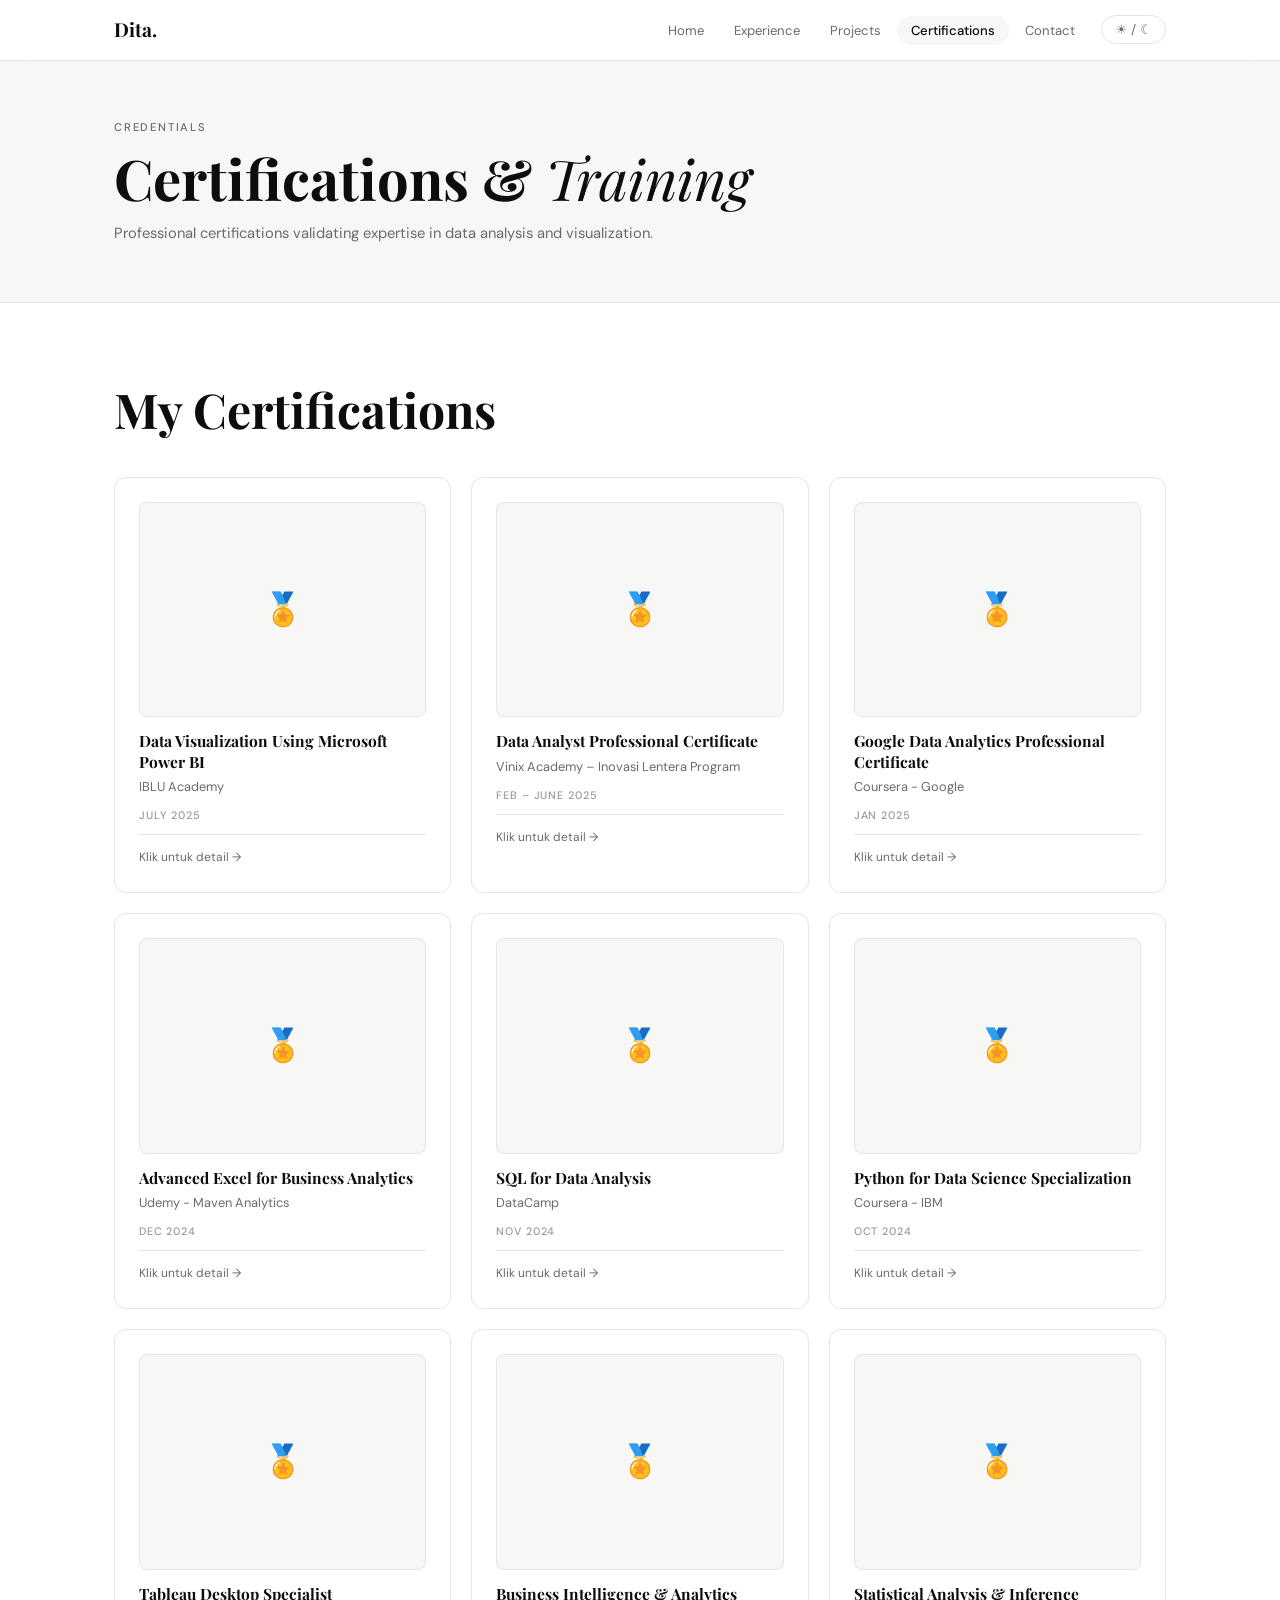
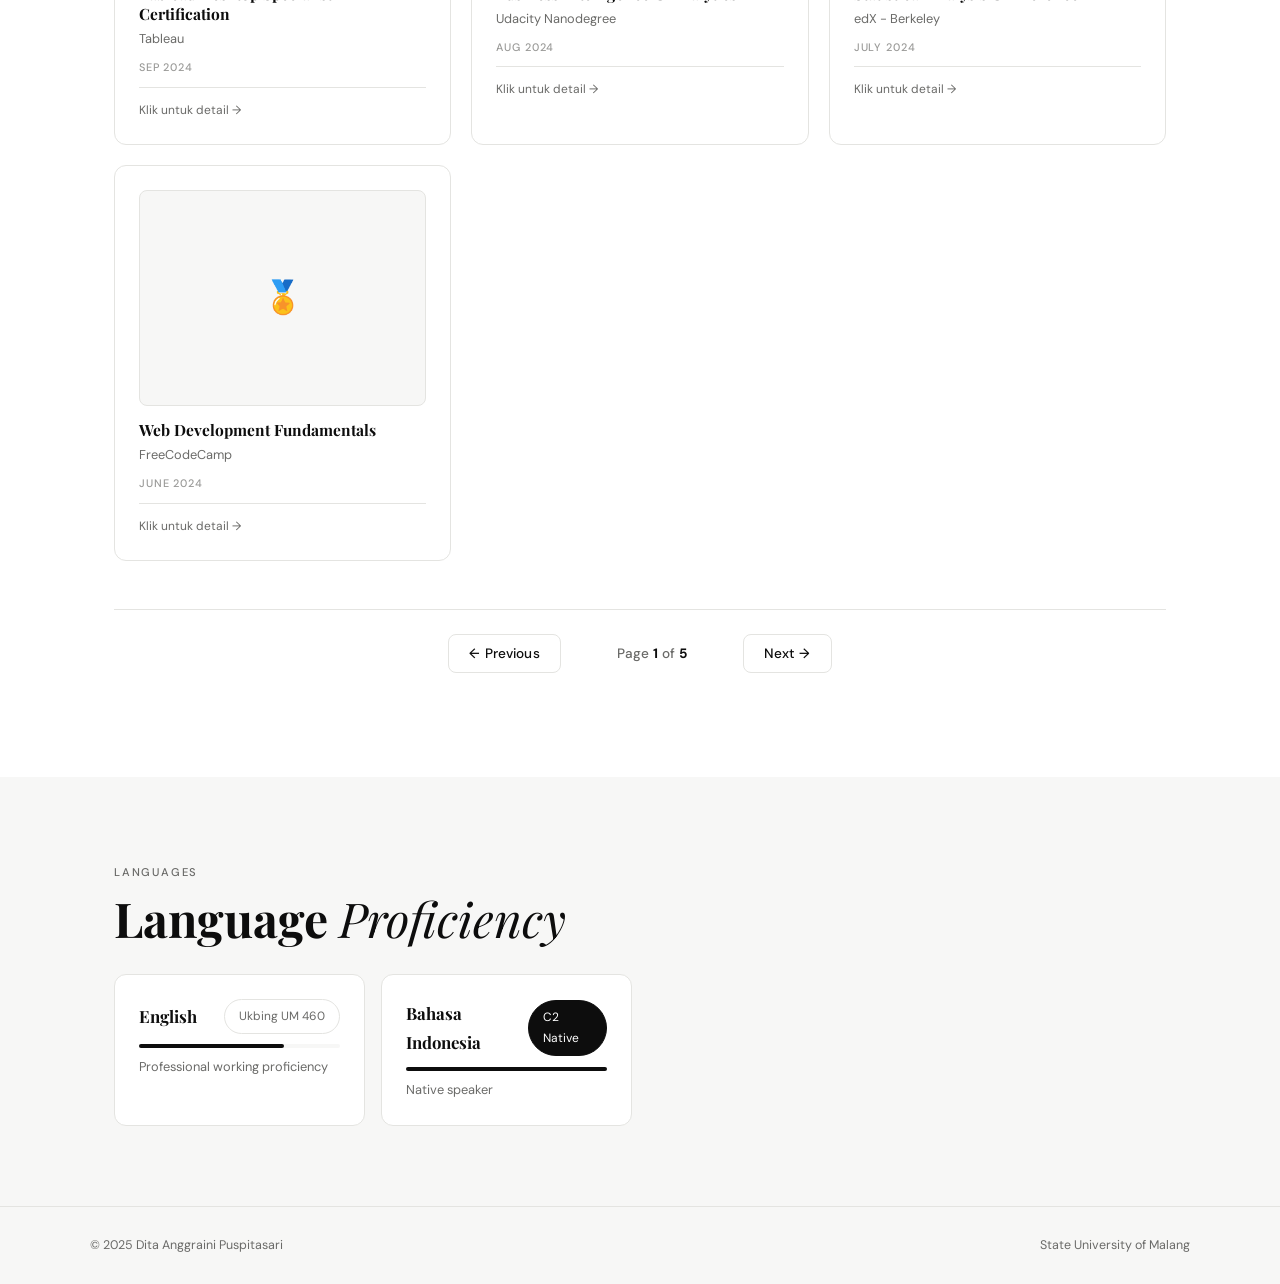
==== commit b4ed1dc1: "Migrate Supabase to Cloudinary with image compression, add pagination for 50+ items, implement data " ====
--- a/certifications.html
+++ b/certifications.html
@@ -62,6 +62,7 @@
       <div id="cert-list" style="display:grid;grid-template-columns:repeat(auto-fill,minmax(300px,1fr));gap:20px">
         <!-- Rendered by JS -->
       </div>
+      <div id="cert-pagination"></div>
     </div>
   </section>
 
@@ -223,13 +224,19 @@
 
 <script src="src/js/constants.js"></script>
 <script src="src/js/shared.js"></script>
-<script src="src/js/supabase-client.js"></script>
+<script src="src/js/cloudinary-client.js"></script>
+<script src="src/js/image-upload-handler.js"></script>
+<script src="src/js/debug-storage.js"></script>
+<script src="src/js/debug-save-flow.js"></script>
+<script src="src/js/debug-image-flow.js"></script>
 <script>
 /* ══════════════════════════════════════════════════════════
-   STORAGE KEYS
+   STORAGE KEYS & PAGINATION
 ════════════════════════════════════════════════════════════ */
 const CERT_KEY = 'dita-certifications';
 const K_LANGS  = 'dita-langs';
+let _certPage = 0;
+const _certPerPage = 10;
 
 const DEFAULT_CERT = [
   {
@@ -243,7 +250,55 @@
     org:'Vinix Academy – Inovasi Lentera Program', date:'Feb – June 2025', cid:'', img:'',
     desc:'Comprehensive training in Tableau, Orange Data Mining, Python (Pandas, NumPy), Google Colab, Looker Studio with capstone e-commerce project.',
     link:''
-  }
+  },
+  { id:'c3', name:'Google Data Analytics Professional Certificate', org:'Coursera - Google', date:'Jan 2025', cid:'', img:'', desc:'Excel, SQL, Tableau, R programming for data analysis and visualization.', link:'' },
+  { id:'c4', name:'Advanced Excel for Business Analytics', org:'Udemy - Maven Analytics', date:'Dec 2024', cid:'', img:'', desc:'Advanced formulas, pivot tables, data modeling, and dashboard creation.', link:'' },
+  { id:'c5', name:'SQL for Data Analysis', org:'DataCamp', date:'Nov 2024', cid:'', img:'', desc:'Advanced SQL queries, window functions, and complex joins for data extraction.', link:'' },
+  { id:'c6', name:'Python for Data Science Specialization', org:'Coursera - IBM', date:'Oct 2024', cid:'', img:'', desc:'NumPy, Pandas, Matplotlib, Scikit-learn for data analysis and machine learning basics.', link:'' },
+  { id:'c7', name:'Tableau Desktop Specialist Certification', org:'Tableau', date:'Sep 2024', cid:'', img:'', desc:'Interactive visualizations, dashboards, storytelling with data, and Tableau Server basics.', link:'' },
+  { id:'c8', name:'Business Intelligence & Analytics', org:'Udacity Nanodegree', date:'Aug 2024', cid:'', img:'', desc:'Data warehousing, ETL processes, dimensional modeling, and analytics foundations.', link:'' },
+  { id:'c9', name:'Statistical Analysis & Inference', org:'edX - Berkeley', date:'July 2024', cid:'', img:'', desc:'Hypothesis testing, regression analysis, statistical modeling, and interpretation.', link:'' },
+  { id:'c10', name:'Web Development Fundamentals', org:'FreeCodeCamp', date:'June 2024', cid:'', img:'', desc:'HTML, CSS, JavaScript fundamentals for front-end web development.', link:'' },
+  { id:'c11', name:'React.js Complete Guide', org:'Udemy - Maximilian Schwarzmüller', date:'May 2024', cid:'', img:'', desc:'React hooks, state management, routing, and modern front-end development patterns.', link:'' },
+  { id:'c12', name:'Full-Stack Web Development with MERN', org:'Coursera - Meta', date:'Apr 2024', cid:'', img:'', desc:'MongoDB, Express, React, Node.js stack for full-stack application development.', link:'' },
+  { id:'c13', name:'Laravel & PHP Web Development', org:'Laracasts', date:'Mar 2024', cid:'', img:'', desc:'Laravel framework, MVC architecture, database relationships, and ORM expertise.', link:'' },
+  { id:'c14', name:'Database Design & Management', org:'Udemy', date:'Feb 2024', cid:'', img:'', desc:'Entity-Relationship diagrams, normalization, and optimization for relational databases.', link:'' },
+  { id:'c15', name:'API Development & RESTful Services', org:'Pluralsight', date:'Jan 2024', cid:'', img:'', desc:'Building scalable APIs, authentication, versioning, and API security best practices.', link:'' },
+  { id:'c16', name:'Cloud Computing with AWS', org:'A Cloud Guru', date:'Dec 2023', cid:'', img:'', desc:'EC2, S3, RDS, Lambda, and infrastructure management on Amazon Web Services.', link:'' },
+  { id:'c17', name:'Docker & Kubernetes Essentials', org:'Linux Academy', date:'Nov 2023', cid:'', img:'', desc:'Containerization, orchestration, microservices architecture, and DevOps practices.', link:'' },
+  { id:'c18', name:'Git & Version Control Mastery', org:'Codecademy', date:'Oct 2023', cid:'', img:'', desc:'Git workflows, branching strategies, collaboration, and GitHub best practices.', link:'' },
+  { id:'c19', name:'Machine Learning Foundations', org:'Coursera - Andrew Ng', date:'Sep 2023', cid:'', img:'', desc:'Supervised and unsupervised learning, feature engineering, model evaluation and selection.', link:'' },
+  { id:'c20', name:'Deep Learning Specialization', org:'Coursera - DeepLearning.AI', date:'Aug 2023', cid:'', img:'', desc:'Neural networks, CNNs, RNNs, optimization algorithms, and practical deep learning projects.', link:'' },
+  { id:'c21', name:'Data Science with R', org:'DataCamp', date:'July 2023', cid:'', img:'', desc:'ggplot2, dplyr, tidyr for data manipulation, visualization, and statistical analysis in R.', link:'' },
+  { id:'c22', name:'Advanced Statistics for Data Science', org:'MIT OpenCourseWare', date:'June 2023', cid:'', img:'', desc:'Probability theory, distributions, hypothesis testing, and advanced statistical methods.', link:'' },
+  { id:'c23', name:'Time Series Analysis & Forecasting', org:'Udemy', date:'May 2023', cid:'', img:'', desc:'ARIMA, exponential smoothing, seasonality detection, and forecasting with time series data.', link:'' },
+  { id:'c24', name:'Data Mining & Pattern Recognition', org:'Coursera', date:'Apr 2023', cid:'', img:'', desc:'Classification, clustering, association rules, and knowledge discovery in large datasets.', link:'' },
+  { id:'c25', name:'Business Analytics & Strategy', org:'INSEAD via Coursera', date:'Mar 2023', cid:'', img:'', desc:'Strategic decision-making using data, KPI definition, and business intelligence frameworks.', link:'' },
+  { id:'c26', name:'Product Analytics Foundations', org:'Reforge', date:'Feb 2023', cid:'', img:'', desc:'User behavior analysis, metrics definition, experimentation, and product decision-making.', link:'' },
+  { id:'c27', name:'Financial Data Analysis', org:'DataCamp', date:'Jan 2023', cid:'', img:'', desc:'Financial modeling, portfolio analysis, risk assessment, and investment analytics.', link:'' },
+  { id:'c28', name:'Data Storytelling & Communication', org:'Storytelling with Data', date:'Dec 2022', cid:'', img:'', desc:'Effective data visualization, narrative building, and communication with stakeholders.', link:'' },
+  { id:'c29', name:'Adobe Analytics Implementation', org:'Adobe', date:'Nov 2022', cid:'', img:'', desc:'Web analytics setup, tracking implementation, segmentation, and audience analysis.', link:'' },
+  { id:'c30', name:'Google Analytics 4 Certification', org:'Google', date:'Oct 2022', cid:'', img:'', desc:'GA4 implementation, event tracking, audience building, and conversion analysis.', link:'' },
+  { id:'c31', name:'Advanced Python Programming', org:'Real Python', date:'Sep 2022', cid:'', img:'', desc:'Decorators, generators, context managers, and advanced object-oriented programming patterns.', link:'' },
+  { id:'c32', name:'Web Scraping & Automation', org:'Udemy', date:'Aug 2022', cid:'', img:'', desc:'Beautiful Soup, Selenium, requests library for data collection and process automation.', link:'' },
+  { id:'c33', name:'Data Engineering Fundamentals', org:'DataCamp', date:'July 2022', cid:'', img:'', desc:'ETL pipelines, data warehousing, Apache Spark, and scalable data processing.', link:'' },
+  { id:'c34', name:'NoSQL Databases & MongoDB', org:'MongoDB University', date:'June 2022', cid:'', img:'', desc:'Document-based databases, aggregation framework, sharding, and MongoDB deployment.', link:'' },
+  { id:'c35', name:'Data Visualization Design Principles', org:'Coursera', date:'May 2022', cid:'', img:'', desc:'Color theory, typography, layout principles for effective data communication.', link:'' },
+  { id:'c36', name:'Looker Studio Advanced', org:'Google Workspace', date:'Apr 2022', cid:'', img:'', desc:'Custom reports, blended data, looker functions, and dashboard optimization.', link:'' },
+  { id:'c37', name:'Power Query & Power Pivot Mastery', org:'Udemy - Maven Analytics', date:'Mar 2022', cid:'', img:'', desc:'Data transformation, relationships, measures, and advanced data modeling in Excel.', link:'' },
+  { id:'c38', name:'User Experience (UX) Design', org:'Interaction Design Foundation', date:'Feb 2022', cid:'', img:'', desc:'User research, wireframing, prototyping, and usability testing principles.', link:'' },
+  { id:'c39', name:'Digital Marketing Analytics', org:'Google Digital Garage', date:'Jan 2022', cid:'', img:'', desc:'SEO, SEM, social media analytics, conversion optimization, and marketing ROI measurement.', link:'' },
+  { id:'c40', name:'Agile & Scrum Methodologies', org:'Scrum.org', date:'Dec 2021', cid:'', img:'', desc:'Agile principles, scrum framework, sprint planning, and team collaboration practices.', link:'' },
+  { id:'c41', name:'Project Management Essentials', org:'PMI via edX', date:'Nov 2021', cid:'', img:'', desc:'Scope, schedule, budget management, risk assessment, and stakeholder communication.', link:'' },
+  { id:'c42', name:'Cybersecurity Fundamentals', org:'CompTIA Security+', date:'Oct 2021', cid:'', img:'', desc:'Network security, encryption, threat assessment, and security best practices.', link:'' },
+  { id:'c43', name:'Data Privacy & GDPR Compliance', org:'DataCamp', date:'Sep 2021', cid:'', img:'', desc:'Regulatory requirements, data protection, consent management, and privacy policy implementation.', link:'' },
+  { id:'c44', name:'Advanced Excel Dashboards', org:'Udemy', date:'Aug 2021', cid:'', img:'', desc:'Dynamic dashboards, interactive controls, VBA automation, and performance optimization.', link:'' },
+  { id:'c45', name:'Business Intelligence Best Practices', org:'Microsoft', date:'July 2021', cid:'', img:'', desc:'Data governance, quality assurance, semantic models, and enterprise BI architecture.', link:'' },
+  { id:'c46', name:'Customer Data Platforms', org:'Coursera', date:'June 2021', cid:'', img:'', desc:'CDP implementation, customer segmentation, personalization, and unified customer profiles.', link:'' },
+  { id:'c47', name:'E-commerce Analytics', org:'Google Analytics Academy', date:'May 2021', cid:'', img:'', desc:'Transaction tracking, product analytics, customer journey, and e-commerce optimization.', link:'' },
+  { id:'c48', name:'Healthcare Data Analytics', org:'Coursera', date:'Apr 2021', cid:'', img:'', desc:'HIPAA compliance, EHR systems, patient outcomes analysis, and clinical decision support.', link:'' },
+  { id:'c49', name:'Real Estate Market Analysis', org:'Coursera', date:'Mar 2021', cid:'', img:'', desc:'Property valuation, market trends, investment analysis, and predictive modeling for real estate.', link:'' },
+  { id:'c50', name:'AI & Ethics for Decision Making', org:'edX - MIT', date:'Feb 2021', cid:'', img:'', desc:'Bias in algorithms, ethical implications, responsible AI, and fairness in machine learning.', link:'' },
 ];
 
 const DEF_LANGS = [
@@ -257,12 +312,70 @@
 }
 function loadLangs() { return Store.get(K_LANGS, DEF_LANGS); }
 
+/* ══ PAGINATION HELPERS ════════════════════════════════════ */
+function getCertPaginated() {
+  const data = loadCert();
+  const start = _certPage * _certPerPage;
+  const end = start + _certPerPage;
+  return data.slice(start, end);
+}
+
+function getTotalCertPages() {
+  return Math.ceil(loadCert().length / _certPerPage);
+}
+
+function updateCertPagination() {
+  const totalPages = getTotalCertPages();
+  const paginationWrap = document.getElementById('cert-pagination');
+  if (totalPages <= 1) {
+    paginationWrap.innerHTML = '';
+    return;
+  }
+  paginationWrap.innerHTML = `
+    <div style="display:flex;align-items:center;justify-content:center;gap:16px;margin-top:48px;flex-wrap:wrap;padding:24px;border-top:1px solid var(--bdr)">
+      <button onclick="prevCertPage()" style="padding:10px 20px;border:1.5px solid var(--bdr);background:var(--bg);color:var(--txt);border-radius:8px;cursor:pointer;font-weight:500;font-size:.85rem;transition:all var(--dur) var(--ease);letter-spacing:.01em" 
+              onmouseover="if(!this.disabled){this.style.background='var(--bg2)';this.style.borderColor='var(--txt)';this.style.transform='translateY(-2px)';this.style.boxShadow='var(--shadow-sm)'}" 
+              onmouseout="if(!this.disabled){this.style.background='var(--bg)';this.style.borderColor='var(--bdr)';this.style.transform='translateY(0)';this.style.boxShadow='none'}" 
+              ${_certPage === 0 ? 'disabled style="opacity:0.5;cursor:not-allowed"' : ''}>← Previous</button>
+      <span style="color:var(--muted);font-size:.85rem;font-weight:500;min-width:150px;text-align:center">Page <strong style="color:var(--txt)">${_certPage + 1}</strong> of <strong style="color:var(--txt)">${totalPages}</strong></span>
+      <button onclick="nextCertPage()" style="padding:10px 20px;border:1.5px solid var(--bdr);background:var(--bg);color:var(--txt);border-radius:8px;cursor:pointer;font-weight:500;font-size:.85rem;transition:all var(--dur) var(--ease);letter-spacing:.01em" 
+              onmouseover="if(!this.disabled){this.style.background='var(--bg2)';this.style.borderColor='var(--txt)';this.style.transform='translateY(-2px)';this.style.boxShadow='var(--shadow-sm)'}" 
+              onmouseout="if(!this.disabled){this.style.background='var(--bg)';this.style.borderColor='var(--bdr)';this.style.transform='translateY(0)';this.style.boxShadow='none'}" 
+              ${_certPage === totalPages - 1 ? 'disabled style="opacity:0.5;cursor:not-allowed"' : ''}>Next →</button>
+    </div>
+  `;
+}
+
+function nextCertPage() {
+  const totalPages = getTotalCertPages();
+  if (_certPage < totalPages - 1) {
+    _certPage++;
+    renderCert();
+  }
+}
+
+function prevCertPage() {
+  if (_certPage > 0) {
+    _certPage--;
+    renderCert();
+  }
+}
+
 /* ══ RENDER: CERTIFICATIONS ════════════════════════════════ */
+function clampCertPage() {
+  const totalPages = getTotalCertPages();
+  if (_certPage >= totalPages) {
+    _certPage = Math.max(0, totalPages - 1);
+  }
+}
+
 function renderCert() {
+  clampCertPage();
   const list = document.getElementById('cert-list');
-  const data = loadCert();
-  if (!data.length) {
+  const data = getCertPaginated();
+  if (!loadCert().length) {
     list.innerHTML = `<div class="empty" style="grid-column:1/-1"><p>Belum ada sertifikasi. Klik "+ Add Certification".</p></div>`;
+    document.getElementById('cert-pagination').innerHTML = '';
     return;
   }
   list.innerHTML = data.map((c, i) => `
@@ -291,6 +404,7 @@
   `).join('');
   initFadeUp();
   applyAdminUI();
+  updateCertPagination();
 }
 
 /* ══ RENDER: LANGUAGES ═════════════════════════════════════ */
@@ -314,18 +428,29 @@
 /* ══ CERT DETAIL MODAL ═════════════════════════════════════ */
 function openCertDetail(id) {
   const c = loadCert().find(x => x.id === id);
-  if (!c) return;
+  if (!c) {
+    console.warn('❌ Certification not found:', id);
+    return;
+  }
+  
+  console.log('📖 Opening cert detail:', { id, name: c.name, hasImage: !!c.img, imgLength: c.img?.length || 0 });
+  
   document.getElementById('cert-detail-title').textContent = c.name;
   document.getElementById('cert-detail-org').textContent   = c.org;
   document.getElementById('cert-detail-date').textContent  = c.date || '';
   document.getElementById('cert-detail-desc').textContent  = c.desc || '';
   const imgWrap = document.getElementById('cert-detail-img-wrap');
   const noImg   = document.getElementById('cert-detail-no-img');
-  if (c.img) {
+  
+  if (c.img && c.img.trim().length > 0) {
+    console.log('✓ Image found, setting src:', c.img.substring(0, 50) + '...');
     document.getElementById('cert-detail-img').src = c.img;
-    imgWrap.style.display = ''; noImg.style.display = 'none';
+    imgWrap.style.display = ''; 
+    noImg.style.display = 'none';
   } else {
-    imgWrap.style.display = 'none'; noImg.style.display = '';
+    console.log('⚠ No image for this cert');
+    imgWrap.style.display = 'none'; 
+    noImg.style.display = '';
   }
   const cidWrap = document.getElementById('cert-detail-cid-wrap');
   if (c.cid) { document.getElementById('cert-detail-cid').textContent = c.cid; cidWrap.style.display = ''; }
@@ -339,20 +464,53 @@
 }
 
 /* ══ IMAGE UPLOAD ══════════════════════════════════════════ */
-function handleCertImg(input) {
+async function handleCertImg(input) {
   const file = input.files[0];
   if (!file) return;
-  if (file.size > 2 * 1024 * 1024) { showToast('⚠ Gambar terlalu besar. Maks 2MB.'); input.value=''; return; }
-  const reader = new FileReader();
-  reader.onload = e => {
-    document.getElementById('cert-img-data').value = e.target.result;
-    const p = document.getElementById('cert-img-preview');
-    p.src = e.target.result; p.style.display = 'block';
-    document.getElementById('cert-img-clear').style.display = 'inline-flex';
-  };
-  reader.readAsDataURL(file);
-}
+  
+  // Use async upload handler from image-upload-handler.js
+  const result = await handleCertImg_Upload(input);
+  
+  // Reset input
+  input.value = '';
+}
+
+// Alias untuk backward compatibility
+async function handleCertImg_Upload(input) {
+  const file = input.files[0];
+  if (!file) return;
+  
+  // Upload dengan Cloudinary
+  const result = await uploadImageWithCompression(file, 'cert');
+  
+  if (result.success) {
+    // Store URL globally
+    _certImageUrl = result.url;
+    _certCloudinaryId = result.cloudinaryId;
+    
+    // Show preview
+    const preview = document.getElementById('cert-img-preview');
+    if (preview) {
+      preview.src = result.url;
+      preview.style.display = 'block';
+    }
+    
+    const clearBtn = document.getElementById('cert-img-clear');
+    if (clearBtn) clearBtn.style.display = 'inline-flex';
+    
+    console.log('✓ Image uploaded successfully:', result.url);
+  } else {
+    console.error('❌ Image upload failed:', result.error);
+    showToast(`❌ ${result.error}`);
+  }
+}
+
 function clearCertImg() {
+  // Clear from Cloudinary globals
+  _certImageUrl = '';
+  _certCloudinaryId = '';
+  
+  // Clear from form
   document.getElementById('cert-img-data').value = '';
   document.getElementById('cert-img-file').value = '';
   const p = document.getElementById('cert-img-preview');
@@ -375,40 +533,50 @@
   const cid    = document.getElementById('cert-cid').value.trim();
   const desc   = document.getElementById('cert-desc').value.trim();
   const link   = document.getElementById('cert-link').value.trim();
-  const img    = document.getElementById('cert-img-data').value;
   const editId = document.getElementById('cert-edit-id').value;
+  
+  // Get image from Cloudinary/fallback or use existing
+  let img = _certImageUrl || '';
+  if (!img && editId) {
+    const existing = loadCert().find(c => c.id === editId);
+    img = existing ? existing.img : '';
+  }
+  
+  console.log('💾 Saving certification:', {
+    name,
+    org,
+    date,
+    imageUrl: img ? (img.substring(0, 50) + '...') : '(empty)',
+    imageSource: img ? (_certImageUrl ? 'from upload' : 'from existing') : 'none',
+    editId: editId ? 'EDIT' : 'ADD'
+  });
+  
   if (!name || !org) { showToast('⚠ Nama dan Organisasi wajib diisi.'); return; }
+  
   let data = loadCert();
   let msg = '';
+  
   if (editId) {
-    // UPDATE: Sync to Supabase if available
-    if (supabaseClient) {
-      updateSupabaseCert(editId, {
-        title: name,
-        issuer: org,
-        date: date,
-        image_url: img
-      }).catch(e => console.error('Supabase update error:', e));
-    }
+    // UPDATE existing certification
     data = data.map(c => c.id === editId ? { ...c, name, org, date, cid, desc, link, img } : c);
     msg = '✓ Sertifikasi diperbarui!';
+    console.log(`[CERT UPDATE] ID: ${editId}, Name: ${name}, Image: ${img ? 'yes (' + img.substring(0,30) + '...)' : 'no'}`);
   } else {
+    // ADD new certification
     const newId = genId();
-    // ADD: Sync to Supabase if available
-    if (supabaseClient) {
-      addSupabaseCert({
-        title: name,
-        issuer: org,
-        date: date,
-        image_url: img
-      }).catch(e => console.error('Supabase add error:', e));
-    }
     data.unshift({ id: newId, name, org, date, cid, desc, link, img });
     msg = '✓ Sertifikasi ditambahkan!';
-  }
+    console.log(`[CERT ADD] ID: ${newId}, Name: ${name}, Image: ${img ? 'yes (' + img.substring(0,30) + '...)' : 'no'}`);
+  }
+  
+  // Save to localStorage
   Store.set(CERT_KEY, data);
+  console.log(`[CERT SAVED] Total certifications: ${data.length}`);
+  console.log('[STORED DATA]', data[0]); // Log first cert to verify
+  
   closeModal('modal-cert');
   clearCertForm();
+  _certPage = 0;
   renderCert();
   showToast(msg);
 }
@@ -449,7 +617,10 @@
   ['cert-edit-id','cert-name','cert-org','cert-date','cert-cid','cert-desc','cert-link']
     .forEach(id => { document.getElementById(id).value = ''; });
   clearCertImg();
+  _certImageUrl = ''; // Reset global image URL
+  _certCloudinaryId = ''; // Reset Cloudinary ID
   document.getElementById('modal-cert-title').textContent = 'Add Certification';
+  console.log('🗑️ Form cleared, image URLs reset');
 }
 
 /* ══ SAVE / OPEN: LANGUAGES ════════════════════════════════ */
